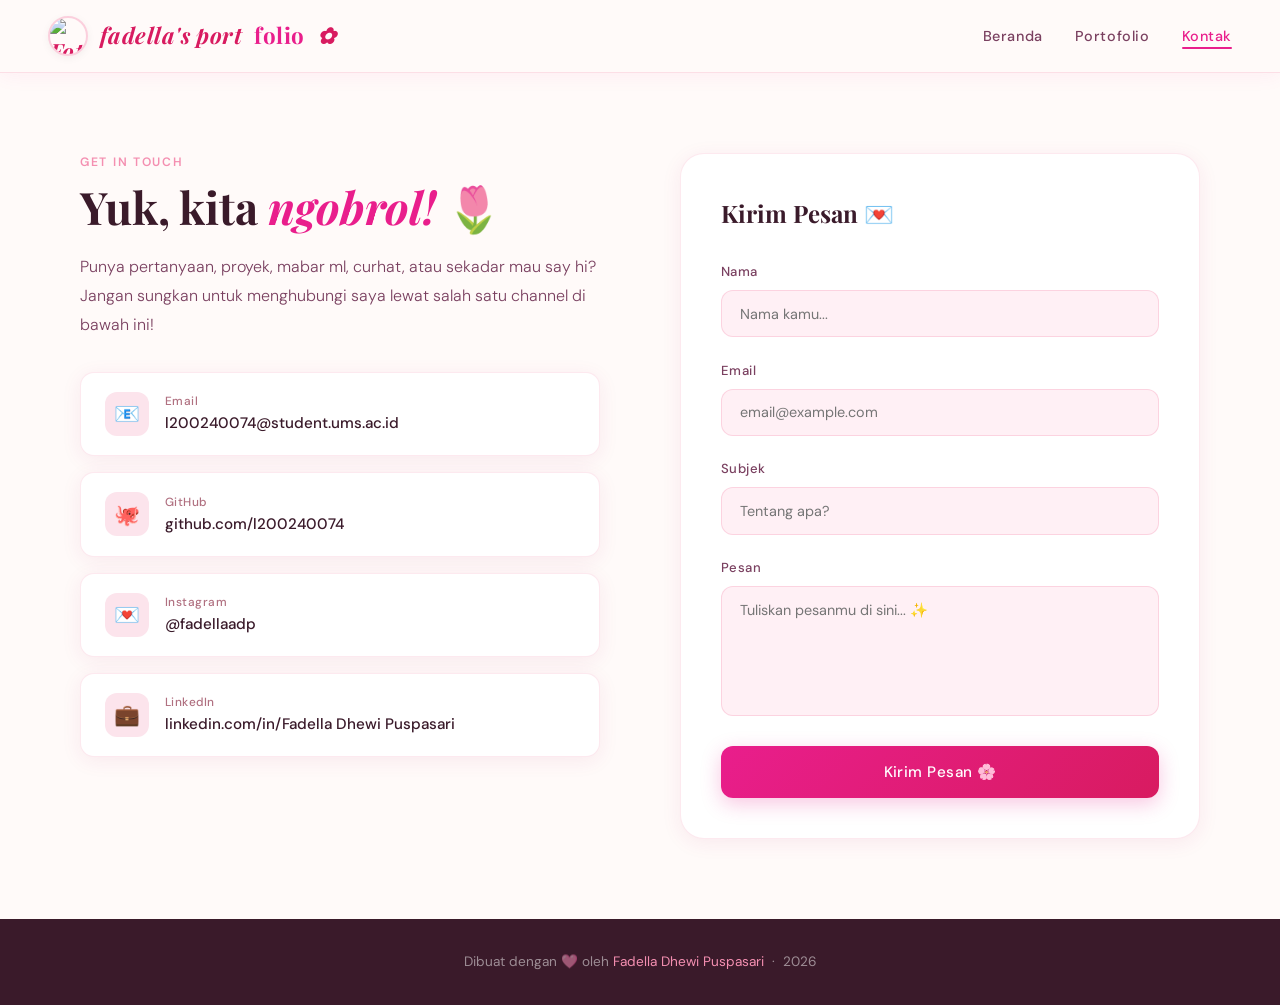
==== contact.html @ 659155cf "Add files via upload" ====
<!DOCTYPE html>
<html lang="id">
<head>
  <meta charset="UTF-8">
  <meta name="viewport" content="width=device-width, initial-scale=1.0">
  <meta name="description" content="Hubungi Fadella Dhewi Puspasari — tersedia via email, GitHub, Instagram, dan LinkedIn.">
  <meta name="author" content="Fadella Dhewi Puspasari">
  <title>Kontak — Fadella Dhewi Puspasari</title>
  <link rel="icon" href="fadella.ico" type="image/x-icon">
  <link rel="stylesheet" href="styles.css">
</head>
<body>

  <!-- ── Header & Navbar ── -->
  <header class="navbar">
    <a href="index.html" class="navbar-logo" aria-label="Kembali ke beranda">
      <img src="images/fadella.png" alt="Foto Fadella" class="logo-img">
      fadella's port<span>folio</span> ✿</a>
    <nav aria-label="Navigasi utama">
      <ul class="navbar-nav">
        <li><a href="index.html">Beranda</a></li>
        <li><a href="portfolio.html">Portofolio</a></li>
        <li><a href="contact.html" class="active" aria-current="page">Kontak</a></li>
      </ul>
    </nav>
  </header>

  <!-- ── Main Content ── -->
  <main>
    <div class="contact-wrap">

      <!-- Info Kontak -->
      <section aria-label="Informasi kontak">
        <span class="section-label">Get in Touch</span>
        <h1 class="section-title">Yuk, kita <em>ngobrol!</em> 🌷</h1>
        <p class="contact-desc">
          Punya pertanyaan, proyek, mabar ml, curhat, atau sekadar mau say hi? Jangan sungkan untuk menghubungi saya lewat salah satu channel di bawah ini!
        </p>

        <div class="contact-cards">
          <a href="mailto:l200240074@student.ums.ac.id" class="contact-card" aria-label="Kirim email ke example@gmail.com">
            <div class="cc-icon" aria-hidden="true">📧</div>
            <div class="cc-text">
              <span class="cc-label">Email</span>
              <span class="cc-val">l200240074@student.ums.ac.id</span>
            </div>
          </a>
          <a href="https://github.com/l200240074-spec" target="_blank" rel="noopener noreferrer" class="contact-card" aria-label="Kunjungi profil GitHub (membuka tab baru)">
            <div class="cc-icon" aria-hidden="true">🐙</div>
            <div class="cc-text">
              <span class="cc-label">GitHub</span>
              <span class="cc-val">github.com/l200240074</span>
            </div>
          </a>
          <a href="https://instagram.com/fadellaadp" target="_blank" rel="noopener noreferrer" class="contact-card" aria-label="Kunjungi Instagram @username (membuka tab baru)">
            <div class="cc-icon" aria-hidden="true">💌</div>
            <div class="cc-text">
              <span class="cc-label">Instagram</span>
              <span class="cc-val">@fadellaadp</span>
            </div>
          </a>
          <a href="https://www.linkedin.com/in/fadella-dhewi-puspasari-aa2275339?trk=universal-search-cluster" target="_blank" rel="noopener noreferrer" class="contact-card" aria-label="Kunjungi profil LinkedIn (membuka tab baru)">
            <div class="cc-icon" aria-hidden="true">💼</div>
            <div class="cc-text">
              <span class="cc-label">LinkedIn</span>
              <span class="cc-val">linkedin.com/in/Fadella Dhewi Puspasari</span>
            </div>
          </a>
        </div>
      </section>

      <!-- Form Kontak -->
      <section aria-label="Formulir kontak">
        <div class="contact-form-card">
          <h2 class="contact-form-title">Kirim Pesan 💌</h2>
          <form action="#" method="post" novalidate>
            <div class="form-group">
              <label for="nama">Nama</label>
              <input
                type="text"
                id="nama"
                name="nama"
                placeholder="Nama kamu..."
                autocomplete="name"
              >
            </div>
            <div class="form-group">
              <label for="email">Email</label>
              <input
                type="email"
                id="email"
                name="email"
                placeholder="email@example.com"
                autocomplete="email"
              >
            </div>
            <div class="form-group">
              <label for="subjek">Subjek</label>
              <input
                type="text"
                id="subjek"
                name="subjek"
                placeholder="Tentang apa?"
              >
            </div>
            <div class="form-group">
              <label for="pesan">Pesan</label>
              <textarea
                id="pesan"
                name="pesan"
                placeholder="Tuliskan pesanmu di sini... ✨"
              ></textarea>
            </div>
            <button type="submit" class="btn-send">Kirim Pesan 🌸</button>
          </form>
        </div>
      </section>

    </div>
  </main>

  <!-- ── Footer ── -->
  <footer class="site-footer">
    <p>Dibuat dengan 🩷 oleh <span>Fadella Dhewi Puspasari</span> &nbsp;·&nbsp; 2026</p>
  </footer>

</body>
</html>
---- styles.css ----
/* =============================================
   PINK CUTE THEME — styles.css
   Tugas #1 Web Personal — 2026
   ============================================= */

@import url('https://fonts.googleapis.com/css2?family=Playfair+Display:ital,wght@0,400;0,700;1,400&family=DM+Sans:wght@300;400;500;600&display=swap');

/* ── Variables ── */
:root {
  --pink-soft:   #fce4ec;
  --pink-mid:    #f48fb1;
  --pink-deep:   #e91e8c;
  --pink-blush:  #fff0f5;
  --rose:        #d81b60;
  --cream:       #fffaf9;
  --text-dark:   #3a1a2a;
  --text-mid:    #7a4060;
  --text-light:  #b07080;
  --white:       #ffffff;
  --shadow-pink: 0 8px 32px rgba(233, 30, 140, 0.12);
  --shadow-soft: 0 4px 20px rgba(180, 40, 100, 0.08);
  --radius-card: 20px;
  --radius-pill: 100px;
}

/* ── Reset ── */
*,
*::before,
*::after {
  box-sizing: border-box;
  margin: 0;
  padding: 0;
}

html {
  scroll-behavior: smooth;
}

body {
  font-family: 'DM Sans', sans-serif;
  background-color: var(--cream);
  color: var(--text-dark);
  overflow-x: hidden;
  line-height: 1.6;
}

/* ══════════════════════════════════
   NAVBAR
══════════════════════════════════ */

.navbar {
  position: sticky;
  top: 0;
  z-index: 100;
  display: flex;
  justify-content: space-between;
  align-items: center;
  padding: 1rem 3rem;
  background-color: rgba(255, 250, 249, 0.9);
  backdrop-filter: blur(16px);
  border-bottom: 1px solid rgba(244, 143, 177, 0.25);
  box-shadow: 0 2px 20px rgba(233, 30, 140, 0.06);
}

.navbar-logo {
  font-family: 'Playfair Display', serif;
  font-size: 1.4rem;
  color: var(--rose);
  font-style: italic;
  font-weight: 700;
  letter-spacing: 0.02em;
  text-decoration: none;
}

.navbar-logo span {
  color: var(--pink-deep);
  font-style: normal;
}

.navbar-nav {
  display: flex;
  gap: 2rem;
  list-style: none;
}

.navbar-nav a {
  text-decoration: none;
  color: var(--text-mid);
  font-size: 0.9rem;
  font-weight: 500;
  letter-spacing: 0.04em;
  position: relative;
  transition: color 0.3s;
  padding-bottom: 4px;
}

.navbar-nav a::after {
  content: '';
  position: absolute;
  bottom: 0;
  left: 0;
  width: 0;
  height: 2px;
  background-color: var(--pink-deep);
  border-radius: 2px;
  transition: width 0.3s ease;
}

.navbar-nav a:hover,
.navbar-nav a.active {
  color: var(--pink-deep);
}

.navbar-nav a:hover::after,
.navbar-nav a.active::after {
  width: 100%;
}

.navbar-logo {
  font-family: 'Playfair Display', serif;
  font-size: 1.4rem;
  color: var(--rose);
  font-style: italic;
  font-weight: 700;
  letter-spacing: 0.02em;
  text-decoration: none;
  
  /* Tambahan agar gambar dan teks sejajar */
  display: flex;
  align-items: center;
  gap: 12px; /* Jarak antara foto dan teks */
}

/* Style khusus untuk foto logo */
.logo-img {
  width: 40px;           /* Ukuran lebar foto */
  height: 40px;          /* Ukuran tinggi foto */
  object-fit: cover;     /* Agar foto tidak penyok/distorsi */
  border-radius: 50%;    /* Membuat foto menjadi bulat sempurna */
  border: 2px solid rgba(244, 143, 177, 0.4); /* Border tipis estetik */
  box-shadow: 0 2px 8px rgba(0, 0, 0, 0.05);
}

.navbar-logo span {
  color: var(--pink-deep);
  font-style: normal;
}

/* ══════════════════════════════════
   SECTION HELPERS
══════════════════════════════════ */

.section-label {
  font-size: 0.76rem;
  font-weight: 600;
  letter-spacing: 0.14em;
  text-transform: uppercase;
  color: var(--pink-mid);
  margin-bottom: 0.5rem;
  display: block;
}

.section-title {
  font-family: 'Playfair Display', serif;
  font-size: clamp(2rem, 4vw, 2.8rem);
  color: var(--text-dark);
  margin-bottom: 1.2rem;
  line-height: 1.2;
}

.section-title em {
  font-style: italic;
  color: var(--pink-deep);
}

/* ══════════════════════════════════
   BUTTONS
══════════════════════════════════ */

.btn-primary {
  display: inline-flex;
  align-items: center;
  gap: 0.5rem;
  background: linear-gradient(135deg, var(--pink-deep), var(--rose));
  color: var(--white);
  padding: 0.85rem 2rem;
  border-radius: var(--radius-pill);
  text-decoration: none;
  font-size: 0.9rem;
  font-weight: 500;
  letter-spacing: 0.03em;
  box-shadow: 0 6px 24px rgba(233, 30, 140, 0.28);
  transition: transform 0.3s ease, box-shadow 0.3s ease;
  border: none;
  cursor: pointer;
  font-family: 'DM Sans', sans-serif;
}

.btn-primary:hover {
  transform: translateY(-2px);
  box-shadow: 0 10px 32px rgba(233, 30, 140, 0.38);
}

.btn-outline {
  display: inline-flex;
  align-items: center;
  gap: 0.5rem;
  background-color: transparent;
  color: var(--rose);
  padding: 0.85rem 2rem;
  border-radius: var(--radius-pill);
  text-decoration: none;
  font-size: 0.9rem;
  font-weight: 500;
  border: 1.5px solid var(--pink-mid);
  transition: background-color 0.3s ease, border-color 0.3s ease, transform 0.3s ease;
  cursor: pointer;
  font-family: 'DM Sans', sans-serif;
}

.btn-outline:hover {
  background-color: var(--pink-soft);
  border-color: var(--pink-deep);
  transform: translateY(-2px);
}

/* ══════════════════════════════════
   FOOTER
══════════════════════════════════ */

.site-footer {
  background-color: var(--text-dark);
  color: rgba(255, 255, 255, 0.5);
  text-align: center;
  padding: 2rem;
  font-size: 0.85rem;
}

.site-footer span {
  color: var(--pink-mid);
}

/* ══════════════════════════════════
   ANIMATIONS
══════════════════════════════════ */

@keyframes slideUp {
  from {
    opacity: 0;
    transform: translateY(24px);
  }
  to {
    opacity: 1;
    transform: translateY(0);
  }
}

@keyframes fadeIn {
  from {
    opacity: 0;
    transform: scale(0.96);
  }
  to {
    opacity: 1;
    transform: scale(1);
  }
}

@keyframes float {
  0%, 100% {
    transform: translateY(0px);
  }
  50% {
    transform: translateY(-18px);
  }
}

@keyframes morphBlob {
  0%, 100% { border-radius: 60% 40% 60% 40% / 50% 60% 40% 50%; }
  25%       { border-radius: 40% 60% 40% 60% / 60% 40% 60% 40%; }
  50%       { border-radius: 55% 45% 55% 45% / 45% 55% 45% 55%; }
  75%       { border-radius: 45% 55% 45% 55% / 55% 45% 55% 45%; }
}

/* ══════════════════════════════════
   INDEX.HTML — HERO
══════════════════════════════════ */

.hero {
  position: relative;
  min-height: calc(100vh - 68px);
  display: grid;
  grid-template-columns: 1fr 1fr;
  align-items: center;
  gap: 4rem;
  padding: 5rem 5rem 3rem;
  overflow: hidden;
}

.hero-blob-top {
  position: absolute;
  top: -120px;
  right: -120px;
  width: 540px;
  height: 540px;
  background: radial-gradient(circle, rgba(244, 143, 177, 0.28) 0%, transparent 70%);
  border-radius: 50%;
  animation: float 6s ease-in-out infinite;
  pointer-events: none;
}

.hero-blob-bottom {
  position: absolute;
  bottom: -100px;
  left: -100px;
  width: 400px;
  height: 400px;
  background: radial-gradient(circle, rgba(252, 228, 236, 0.45) 0%, transparent 70%);
  border-radius: 50%;
  animation: float 9s ease-in-out infinite reverse;
  pointer-events: none;
}

.hero-text {
  position: relative;
  z-index: 1;
  animation: slideUp 0.6s ease both;
}

.hero-tag {
  display: inline-flex;
  align-items: center;
  gap: 0.5rem;
  background-color: var(--pink-soft);
  color: var(--rose);
  padding: 0.4rem 1.1rem;
  border-radius: var(--radius-pill);
  font-size: 0.78rem;
  font-weight: 600;
  letter-spacing: 0.08em;
  text-transform: uppercase;
  margin-bottom: 1.4rem;
}

.hero-tag::before {
  content: '✿';
}

.hero-title {
  font-family: 'Playfair Display', serif;
  font-size: clamp(2.4rem, 5vw, 3.8rem);
  line-height: 1.15;
  color: var(--text-dark);
  margin-bottom: 1.2rem;
}

.hero-title em {
  font-style: italic;
  color: var(--pink-deep);
}

.hero-sub {
  font-size: 1.05rem;
  color: var(--text-mid);
  line-height: 1.75;
  max-width: 420px;
  margin-bottom: 2.5rem;
  font-weight: 300;
}

.hero-ctas {
  display: flex;
  gap: 1rem;
  flex-wrap: wrap;
}

.hero-visual {
  position: relative;
  z-index: 1;
  display: flex;
  justify-content: center;
  align-items: center;
  animation: fadeIn 0.8s 0.4s ease both;
}

.avatar-frame {
  width: 320px;
  height: 380px;
  background: linear-gradient(135deg, #fce4ec 0%, #f8bbd9 50%, #fce4ec 100%);
  border-radius: 60% 40% 60% 40% / 50% 60% 40% 50%;
  display: flex;
  align-items: center;
  justify-content: center;
  font-size: 7rem;
  position: relative;
  box-shadow: var(--shadow-pink);
  animation: morphBlob 8s ease-in-out infinite;
}

.avatar-img {
  width: 220px;
  height: 220px;
  border-radius: 50%;
  object-fit: cover;
  border: 4px solid var(--white);
  box-shadow: var(--shadow-pink);
}

.avatar-deco {
  position: absolute;
  font-size: 1.4rem;
  animation: float 7s ease-in-out infinite;
  pointer-events: none;
}

.avatar-deco-1 { top: -8px;   right: 18px;  animation-duration: 6s;  font-size: 1.2rem; }
.avatar-deco-2 { bottom: 16px; left: -8px;  animation-duration: 9s;  font-size: 1rem; }
.avatar-deco-3 { top: 28px;   left: -18px;  animation-duration: 8s;  font-size: 1.7rem; }

/* ══════════════════════════════════
   INDEX.HTML — ABOUT
══════════════════════════════════ */

.about {
  padding: 5rem;
  background: linear-gradient(to bottom, var(--cream), var(--pink-blush));
}

.about-grid {
  display: grid;
  grid-template-columns: 1fr 1fr;
  gap: 3.5rem;
  align-items: start;
}

.about-text p {
  color: var(--text-mid);
  line-height: 1.8;
  margin-bottom: 1rem;
  font-weight: 300;
}

.about-cta {
  margin-top: 1.2rem;
}

.skills-heading {
  font-size: 0.76rem;
  font-weight: 600;
  letter-spacing: 0.14em;
  text-transform: uppercase;
  color: var(--pink-mid);
  margin-bottom: 1.2rem;
  display: block;
}

.skills-grid {
  display: grid;
  grid-template-columns: 1fr 1fr;
  gap: 1rem;
}

.skill-pill {
  background-color: var(--white);
  border: 1px solid rgba(244, 143, 177, 0.25);
  border-radius: 14px;
  padding: 1rem 1.2rem;
  box-shadow: var(--shadow-soft);
  transition: border-color 0.3s ease, box-shadow 0.3s ease, transform 0.3s ease;
}

.skill-pill:hover {
  border-color: var(--pink-mid);
  box-shadow: var(--shadow-pink);
  transform: translateY(-3px);
}

.skill-icon { font-size: 1.4rem; margin-bottom: 0.4rem; }
.skill-name { font-size: 0.88rem; font-weight: 600; color: var(--text-dark); }
.skill-desc { font-size: 0.76rem; color: var(--text-light); margin-top: 0.2rem; }

/* ══════════════════════════════════
   PORTFOLIO.HTML
══════════════════════════════════ */

.portfolio-hero {
  padding: 5rem 5rem 3rem;
  background: linear-gradient(135deg, var(--pink-blush) 0%, var(--cream) 100%);
  text-align: center;
}

.portfolio-hero-desc {
  color: var(--text-mid);
  max-width: 500px;
  margin: 0 auto;
  font-weight: 300;
  line-height: 1.7;
}

.projects-grid {
  display: grid;
  grid-template-columns: repeat(auto-fit, minmax(300px, 1fr));
  gap: 2rem;
  padding: 3rem 5rem 5rem;
}

.project-card {
  background-color: var(--white);
  border-radius: var(--radius-card);
  overflow: hidden;
  box-shadow: var(--shadow-soft);
  border: 1px solid rgba(244, 143, 177, 0.15);
  transition: transform 0.4s ease, box-shadow 0.4s ease, border-color 0.4s ease;
}

.project-card:hover {
  transform: translateY(-6px);
  box-shadow: var(--shadow-pink);
  border-color: rgba(244, 143, 177, 0.4);
}

.project-thumb {
  height: 180px;
  display: flex;
  align-items: center;
  justify-content: center;
  font-size: 4rem;
}

.thumb-pink   { background: linear-gradient(135deg, #fce4ec, #f8bbd9); }
.thumb-purple { background: linear-gradient(135deg, #e8d5f0, #d4b8e8); }
.thumb-rose   { background: linear-gradient(135deg, #ffe0eb, #ffb8d0); }
.thumb-peach  { background: linear-gradient(135deg, #fde8cc, #f9d4aa); }
.thumb-sky    { background: linear-gradient(135deg, #d4e8f8, #b8d4f0); }
.thumb-mint   { background: linear-gradient(135deg, #d8f4e8, #b8e8d0); }

.project-info { padding: 1.5rem; }

.project-tag {
  font-size: 0.72rem;
  font-weight: 600;
  letter-spacing: 0.08em;
  text-transform: uppercase;
  color: var(--pink-deep);
  background-color: var(--pink-soft);
  padding: 0.3rem 0.8rem;
  border-radius: var(--radius-pill);
  display: inline-block;
  margin-bottom: 0.8rem;
}

.project-title {
  font-family: 'Playfair Display', serif;
  font-size: 1.2rem;
  color: var(--text-dark);
  margin-bottom: 0.5rem;
}

.project-desc {
  font-size: 0.88rem;
  color: var(--text-mid);
  line-height: 1.6;
  margin-bottom: 1rem;
  font-weight: 300;
}

.project-link {
  font-size: 0.83rem;
  color: var(--pink-deep);
  text-decoration: none;
  font-weight: 600;
  display: inline-flex;
  align-items: center;
  gap: 0.3rem;
  transition: gap 0.2s ease;
}

.project-link:hover {
  gap: 0.6rem;
}

/* ══════════════════════════════════
   CONTACT.HTML
══════════════════════════════════ */

.contact-wrap {
  padding: 5rem;
  display: grid;
  grid-template-columns: 1fr 1fr;
  gap: 5rem;
  align-items: start;
  min-height: calc(100vh - 68px);
}

.contact-desc {
  color: var(--text-mid);
  line-height: 1.8;
  margin-bottom: 2rem;
  font-weight: 300;
}

.contact-cards {
  display: flex;
  flex-direction: column;
  gap: 1rem;
}

.contact-card {
  display: flex;
  align-items: center;
  gap: 1rem;
  background-color: var(--white);
  border-radius: 14px;
  padding: 1.2rem 1.5rem;
  box-shadow: var(--shadow-soft);
  border: 1px solid rgba(244, 143, 177, 0.2);
  text-decoration: none;
  transition: border-color 0.3s ease, box-shadow 0.3s ease, transform 0.3s ease;
}

.contact-card:hover {
  border-color: var(--pink-mid);
  box-shadow: var(--shadow-pink);
  transform: translateX(5px);
}

.cc-icon {
  width: 44px;
  height: 44px;
  border-radius: 12px;
  background-color: var(--pink-soft);
  display: flex;
  align-items: center;
  justify-content: center;
  font-size: 1.3rem;
  flex-shrink: 0;
}

.cc-label {
  font-size: 0.74rem;
  color: var(--text-light);
  font-weight: 500;
  letter-spacing: 0.04em;
  display: block;
}

.cc-val {
  font-size: 0.95rem;
  color: var(--text-dark);
  font-weight: 500;
  display: block;
}

.contact-form-card {
  background-color: var(--white);
  border-radius: 24px;
  padding: 2.5rem;
  box-shadow: var(--shadow-soft);
  border: 1px solid rgba(244, 143, 177, 0.2);
}

.contact-form-title {
  font-family: 'Playfair Display', serif;
  font-size: 1.5rem;
  color: var(--text-dark);
  margin-bottom: 1.8rem;
}

.form-group {
  margin-bottom: 1.4rem;
}

.form-group label {
  display: block;
  font-size: 0.82rem;
  font-weight: 500;
  color: var(--text-mid);
  margin-bottom: 0.5rem;
  letter-spacing: 0.03em;
}

.form-group input,
.form-group textarea {
  width: 100%;
  padding: 0.85rem 1.1rem;
  border: 1.5px solid rgba(244, 143, 177, 0.3);
  border-radius: 12px;
  font-family: 'DM Sans', sans-serif;
  font-size: 0.9rem;
  color: var(--text-dark);
  background-color: var(--pink-blush);
  outline: none;
  transition: border-color 0.3s ease, box-shadow 0.3s ease;
  resize: none;
}

.form-group input:focus,
.form-group textarea:focus {
  border-color: var(--pink-mid);
  box-shadow: 0 0 0 3px rgba(244, 143, 177, 0.18);
}

.form-group textarea {
  height: 130px;
}

.btn-send {
  width: 100%;
  background: linear-gradient(135deg, var(--pink-deep), var(--rose));
  color: var(--white);
  border: none;
  padding: 1rem;
  border-radius: 12px;
  font-family: 'DM Sans', sans-serif;
  font-size: 0.95rem;
  font-weight: 500;
  cursor: pointer;
  box-shadow: 0 6px 20px rgba(233, 30, 140, 0.25);
  transition: transform 0.3s ease, box-shadow 0.3s ease;
  letter-spacing: 0.03em;
}

.btn-send:hover {
  transform: translateY(-2px);
  box-shadow: 0 10px 28px rgba(233, 30, 140, 0.35);
}

/* ══════════════════════════════════
   RESPONSIVE — TABLET & MOBILE
══════════════════════════════════ */

@media (max-width: 900px) {
  .navbar {
    padding: 1rem 1.5rem;
  }

  .navbar-nav {
    gap: 1.2rem;
  }

  .hero {
    grid-template-columns: 1fr;
    padding: 3rem 2rem;
    text-align: center;
    gap: 2rem;
  }

  .hero-blob-top,
  .hero-blob-bottom {
    display: none;
  }

  .hero-sub {
    max-width: 100%;
  }

  .hero-ctas {
    justify-content: center;
  }

  .hero-visual {
    order: -1;
  }

  .avatar-frame {
    width: 230px;
    height: 270px;
    font-size: 5rem;
  }

  .about {
    padding: 3rem 2rem;
  }

  .about-grid {
    grid-template-columns: 1fr;
  }

  .portfolio-hero {
    padding: 3rem 2rem 2rem;
  }

  .projects-grid {
    padding: 2rem;
    grid-template-columns: 1fr;
  }

  .contact-wrap {
    grid-template-columns: 1fr;
    padding: 3rem 2rem;
    gap: 3rem;
  }
}

@media (max-width: 560px) {
  .navbar-nav {
    gap: 0.8rem;
  }

  .navbar-nav a {
    font-size: 0.82rem;
  }

  .skills-grid {
    grid-template-columns: 1fr;
  }

  .hero-ctas {
    flex-direction: column;
    align-items: center;
  }
}

/* style.css */

/* 1. Asisten Lab OS - Pink Peach (Paling Terang) */
.thumb-os { 
  background-color: #ffeaa7; 
}

/* 2. Pengabdian SD AI - Soft Pink (Lembut) */
.thumb-ai { 
  background-color: #ffb8b8; 
}

/* 3. FOSTI Hubungan Publik - Rose Pink (Manis) */
.thumb-fosti { 
  background-color: #ff85a1; 
}

/* 4. KMF Ketua DPME - Orchid Pink (Paling Pekat, Sedikit Ungu) */
.thumb-kmf { 
  background-color: #ff78ca; 
}
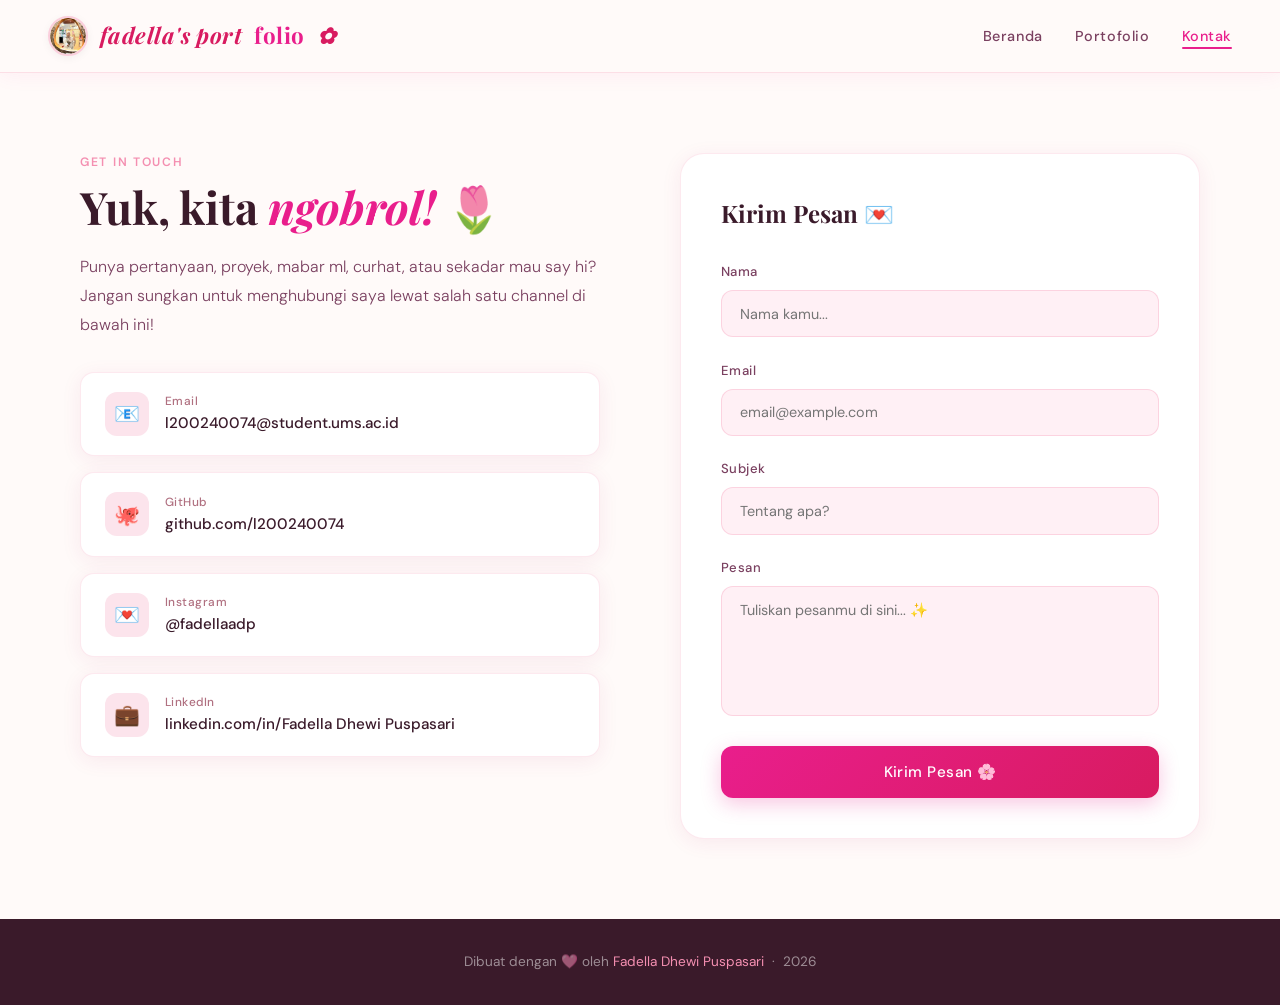
==== commit 04c1d980: "Update contact.html" ====
--- a/contact.html
+++ b/contact.html
@@ -14,7 +14,7 @@
   <!-- ── Header & Navbar ── -->
   <header class="navbar">
     <a href="index.html" class="navbar-logo" aria-label="Kembali ke beranda">
-      <img src="images/fadella.png" alt="Foto Fadella" class="logo-img">
+      <img src="fadella.png" alt="Foto Fadella" class="logo-img">
       fadella's port<span>folio</span> ✿</a>
     <nav aria-label="Navigasi utama">
       <ul class="navbar-nav">
@@ -125,4 +125,4 @@
   </footer>
 
 </body>
-</html>+</html>
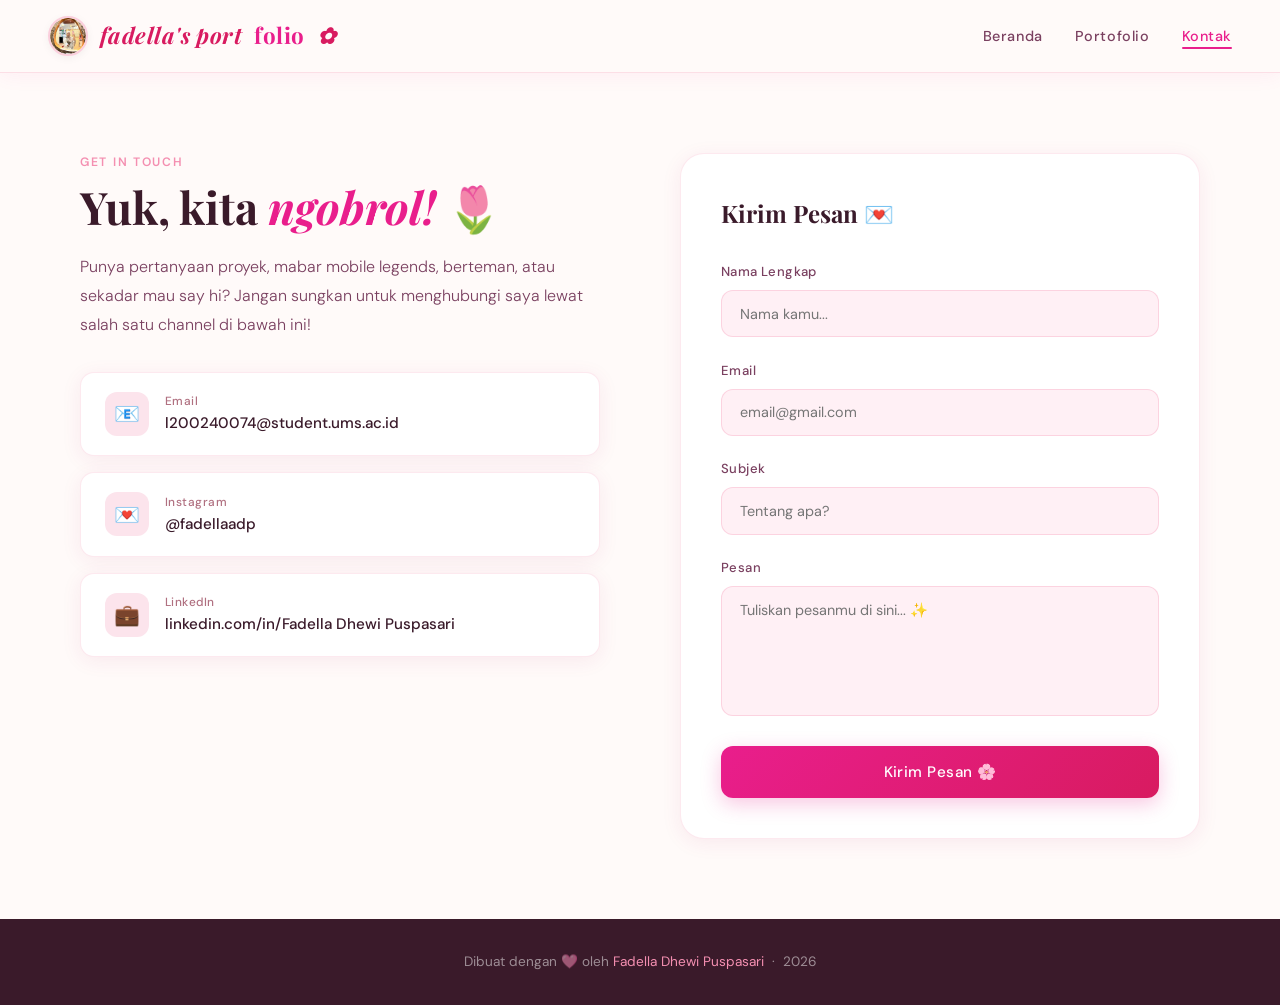
==== commit f728fec5: "Update contact.html" ====
--- a/contact.html
+++ b/contact.html
@@ -3,7 +3,7 @@
 <head>
   <meta charset="UTF-8">
   <meta name="viewport" content="width=device-width, initial-scale=1.0">
-  <meta name="description" content="Hubungi Fadella Dhewi Puspasari — tersedia via email, GitHub, Instagram, dan LinkedIn.">
+  <meta name="description" content="Hubungi Fadella Dhewi Puspasari — tersedia via email, Instagram, dan LinkedIn.">
   <meta name="author" content="Fadella Dhewi Puspasari">
   <title>Kontak — Fadella Dhewi Puspasari</title>
   <link rel="icon" href="fadella.ico" type="image/x-icon">
@@ -34,7 +34,7 @@
         <span class="section-label">Get in Touch</span>
         <h1 class="section-title">Yuk, kita <em>ngobrol!</em> 🌷</h1>
         <p class="contact-desc">
-          Punya pertanyaan, proyek, mabar ml, curhat, atau sekadar mau say hi? Jangan sungkan untuk menghubungi saya lewat salah satu channel di bawah ini!
+          Punya pertanyaan proyek, mabar mobile legends, berteman, atau sekadar mau say hi? Jangan sungkan untuk menghubungi saya lewat salah satu channel di bawah ini!
         </p>
 
         <div class="contact-cards">
@@ -43,13 +43,6 @@
             <div class="cc-text">
               <span class="cc-label">Email</span>
               <span class="cc-val">l200240074@student.ums.ac.id</span>
-            </div>
-          </a>
-          <a href="https://github.com/l200240074-spec" target="_blank" rel="noopener noreferrer" class="contact-card" aria-label="Kunjungi profil GitHub (membuka tab baru)">
-            <div class="cc-icon" aria-hidden="true">🐙</div>
-            <div class="cc-text">
-              <span class="cc-label">GitHub</span>
-              <span class="cc-val">github.com/l200240074</span>
             </div>
           </a>
           <a href="https://instagram.com/fadellaadp" target="_blank" rel="noopener noreferrer" class="contact-card" aria-label="Kunjungi Instagram @username (membuka tab baru)">
@@ -75,7 +68,7 @@
           <h2 class="contact-form-title">Kirim Pesan 💌</h2>
           <form action="#" method="post" novalidate>
             <div class="form-group">
-              <label for="nama">Nama</label>
+              <label for="nama">Nama Lengkap</label>
               <input
                 type="text"
                 id="nama"
@@ -90,7 +83,7 @@
                 type="email"
                 id="email"
                 name="email"
-                placeholder="email@example.com"
+                placeholder="email@gmail.com"
                 autocomplete="email"
               >
             </div>
